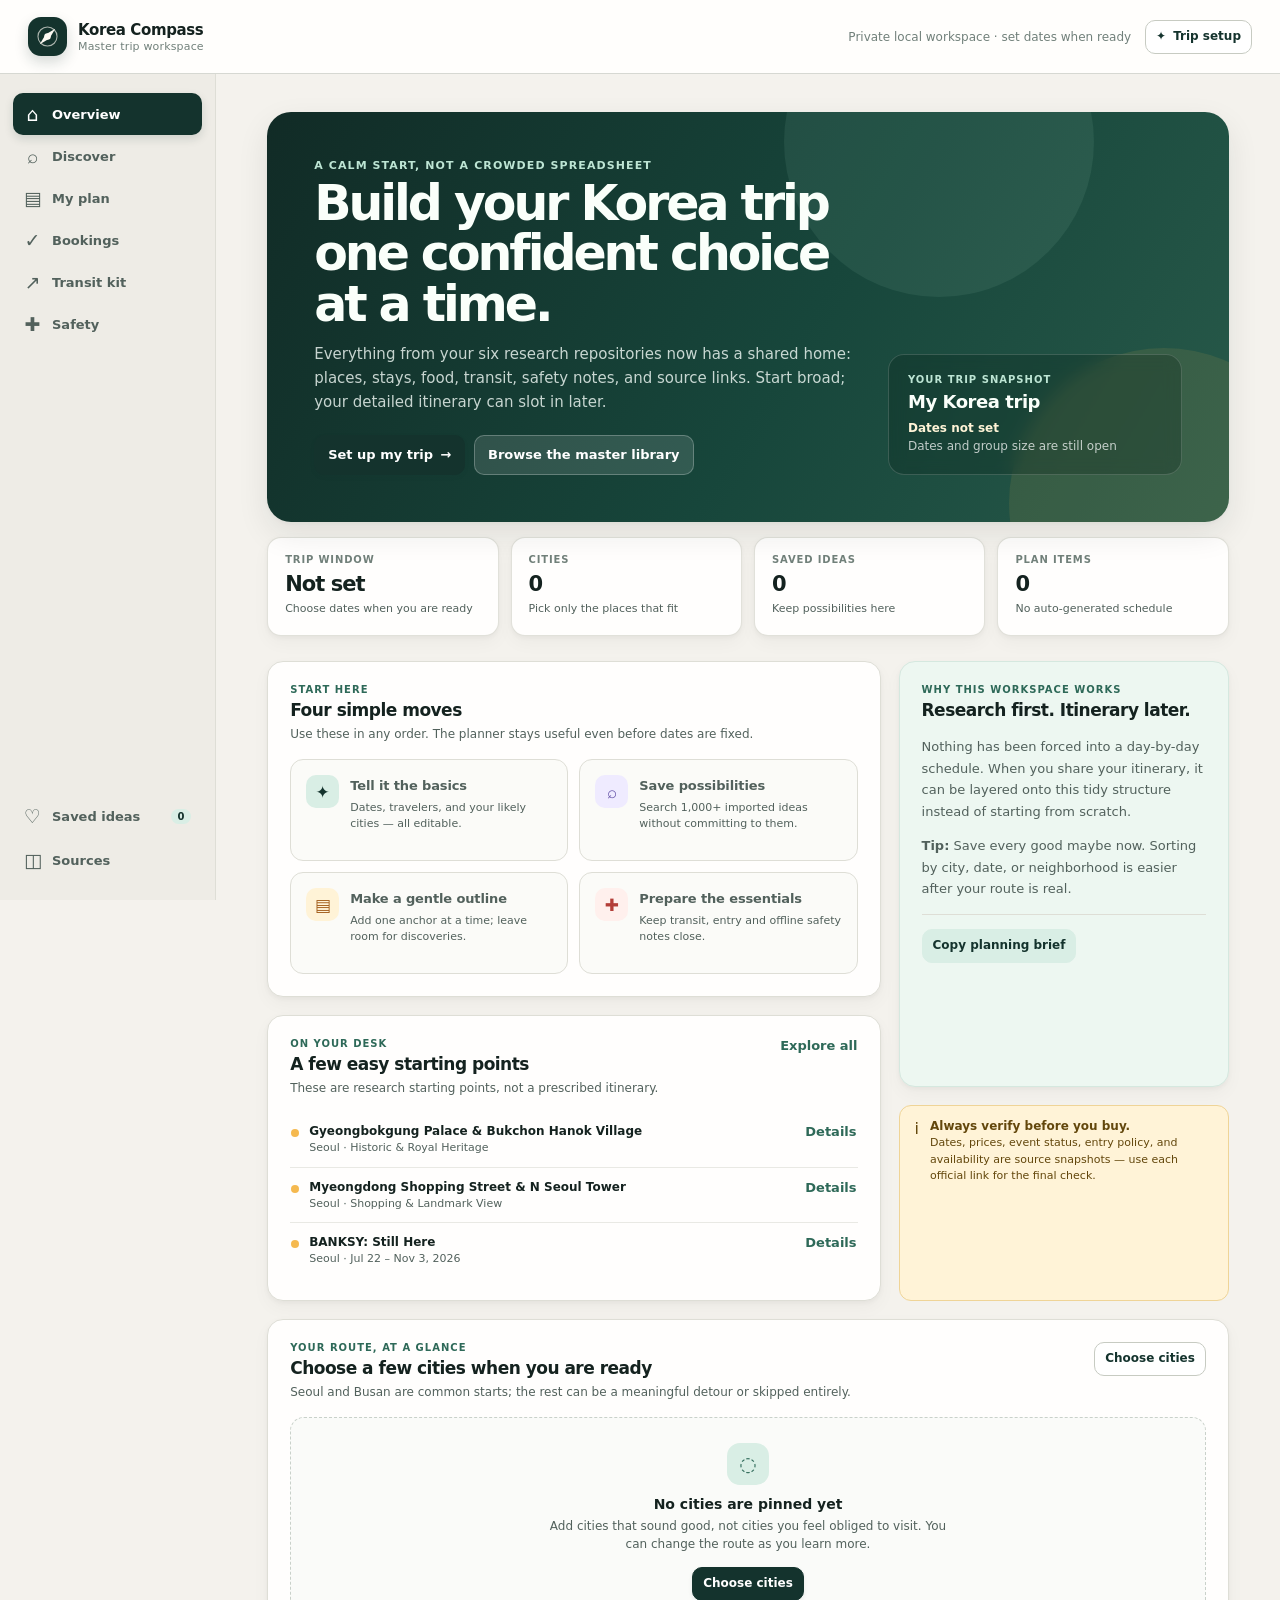
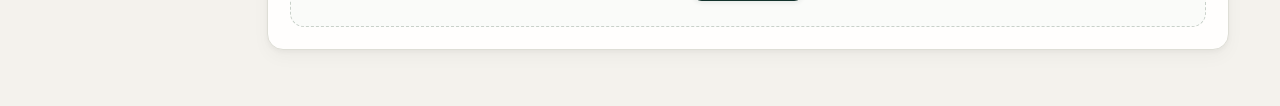
==== index.html @ d628c163 "Build Korea Compass master trip planner Co-authored-by: arena-agent <297053741+arena-agent@users.nor" ====
<!doctype html>
<html lang="en">
  <head>
    <meta charset="utf-8" />
    <meta name="viewport" content="width=device-width, initial-scale=1" />
    <meta name="theme-color" content="#14332d" />
    <meta
      name="description"
      content="Korea Compass — a calm, beginner-friendly trip planning workspace built from your Korea travel research."
    />
    <title>Korea Compass · Master trip planner</title>
    <link rel="icon" href="assets/compass.svg" type="image/svg+xml" />
    <link rel="stylesheet" href="assets/app.css" />
    <script defer src="assets/app.js"></script>
  </head>
  <body>
    <a class="skip-link" href="#main-content">Skip to planner</a>

    <div class="app-shell">
      <header class="topbar">
        <button class="brand" type="button" data-view="dashboard" aria-label="Korea Compass home">
          <span class="brand-mark" aria-hidden="true">
            <svg viewBox="0 0 32 32" role="img"><path d="M25.9 6.1 18.5 18.5 6.1 25.9l7.4-12.4L25.9 6.1Z" fill="currentColor"/><circle cx="16" cy="16" r="3.2" fill="none" stroke="currentColor" stroke-width="2"/><circle cx="16" cy="16" r="12.2" fill="none" stroke="currentColor" stroke-width="1.4" opacity=".65"/></svg>
          </span>
          <span>
            <strong>Korea Compass</strong>
            <small>Master trip workspace</small>
          </span>
        </button>

        <div class="topbar-actions">
          <span class="sync-note" id="sync-note" aria-live="polite">Loading your planner…</span>
          <button class="button button-quiet button-small" type="button" data-action="open-profile">
            <span aria-hidden="true">✦</span> Trip setup
          </button>
        </div>
      </header>

      <div class="app-layout">
        <nav class="side-nav" aria-label="Main navigation">
          <button class="nav-item is-active" type="button" data-view="dashboard">
            <span class="nav-icon" aria-hidden="true">⌂</span><span>Overview</span>
          </button>
          <button class="nav-item" type="button" data-view="discover">
            <span class="nav-icon" aria-hidden="true">⌕</span><span>Discover</span>
          </button>
          <button class="nav-item" type="button" data-view="plan">
            <span class="nav-icon" aria-hidden="true">▤</span><span>My plan</span>
          </button>
          <button class="nav-item" type="button" data-view="bookings">
            <span class="nav-icon" aria-hidden="true">✓</span><span>Bookings</span>
          </button>
          <button class="nav-item" type="button" data-view="toolkit">
            <span class="nav-icon" aria-hidden="true">↗</span><span>Transit kit</span>
          </button>
          <button class="nav-item" type="button" data-view="safety">
            <span class="nav-icon" aria-hidden="true">✚</span><span>Safety</span>
          </button>

          <div class="nav-spacer"></div>

          <button class="nav-item nav-item-saved" type="button" data-view="saved">
            <span class="nav-icon" aria-hidden="true">♡</span><span>Saved ideas</span><b id="saved-count" class="nav-count">0</b>
          </button>
          <button class="nav-item" type="button" data-view="sources">
            <span class="nav-icon" aria-hidden="true">◫</span><span>Sources</span>
          </button>
        </nav>

        <main id="main-content" class="main-content" tabindex="-1">
          <div id="app" class="app-loading" aria-live="polite">
            <div class="loading-orbit" aria-hidden="true"></div>
            <p>Assembling your Korea planning desk…</p>
          </div>
        </main>
      </div>
    </div>

    <div id="modal-root" class="modal-root" hidden></div>
    <div id="toast-root" class="toast-root" aria-live="polite" aria-atomic="true"></div>
  </body>
</html>
---- assets/app.css ----
/* Korea Compass — intentionally dependency-free, GitHub Pages-safe UI */
:root {
  --ink: #14221f;
  --ink-soft: #52615c;
  --ink-faint: #71807a;
  --paper: #fffefd;
  --canvas: #f4f2ed;
  --canvas-deep: #ece9e1;
  --line: #deded6;
  --line-strong: #c7cbc2;
  --forest: #14332d;
  --forest-2: #1e4a3e;
  --pine: #2e6958;
  --mint: #d9eee5;
  --mint-2: #edf7f1;
  --sun: #f5b94f;
  --sun-soft: #fff3d7;
  --coral: #d96955;
  --coral-soft: #fff0ed;
  --violet: #6654a8;
  --violet-soft: #efebff;
  --blue: #437ca5;
  --blue-soft: #eaf4fa;
  --danger: #b33e38;
  --danger-soft: #fff0ee;
  --shadow-sm: 0 2px 5px rgba(22, 35, 29, 0.04), 0 7px 18px rgba(22, 35, 29, 0.035);
  --shadow-md: 0 12px 32px rgba(22, 35, 29, 0.09), 0 2px 5px rgba(22, 35, 29, 0.04);
  --radius-sm: 10px;
  --radius: 16px;
  --radius-lg: 24px;
  --topbar: 74px;
  --sidebar: 216px;
  font-family: Inter, ui-sans-serif, system-ui, -apple-system, BlinkMacSystemFont, "Segoe UI", sans-serif;
  color: var(--ink);
  background: var(--canvas);
  font-synthesis: none;
}

* { box-sizing: border-box; }
html { min-width: 320px; background: var(--canvas); scroll-behavior: smooth; }
body { margin: 0; min-width: 320px; min-height: 100vh; background: var(--canvas); }
button, input, select, textarea { font: inherit; }
button { cursor: pointer; }
a { color: inherit; }
button:focus-visible, a:focus-visible, input:focus-visible, select:focus-visible, textarea:focus-visible {
  outline: 3px solid rgba(67, 124, 165, .45);
  outline-offset: 2px;
}

.skip-link {
  position: fixed;
  top: -70px;
  left: 16px;
  z-index: 100;
  padding: 10px 14px;
  color: white;
  background: var(--forest);
  border-radius: 0 0 var(--radius-sm) var(--radius-sm);
  transition: top .18s ease;
}
.skip-link:focus { top: 0; }

.app-shell { min-height: 100vh; }
.topbar {
  position: sticky;
  top: 0;
  z-index: 30;
  display: flex;
  align-items: center;
  justify-content: space-between;
  min-height: var(--topbar);
  padding: 11px 28px;
  background: rgba(255, 254, 253, .94);
  border-bottom: 1px solid rgba(199, 203, 194, .72);
  backdrop-filter: blur(16px);
}
.brand {
  display: inline-flex;
  align-items: center;
  gap: 11px;
  padding: 4px 6px 4px 0;
  color: var(--ink);
  text-align: left;
  background: transparent;
  border: 0;
  border-radius: var(--radius-sm);
}
.brand-mark {
  display: grid;
  width: 39px;
  height: 39px;
  place-items: center;
  color: #fdfaf3;
  background: var(--forest);
  border-radius: 13px;
  box-shadow: 0 6px 14px rgba(20, 51, 45, .18);
}
.brand-mark svg { width: 25px; height: 25px; }
.brand strong { display: block; font-size: 15px; font-weight: 760; letter-spacing: -.025em; }
.brand small { display: block; margin-top: 1px; color: var(--ink-faint); font-size: 11px; font-weight: 540; letter-spacing: .015em; }
.topbar-actions { display: flex; align-items: center; gap: 14px; }
.sync-note { color: var(--ink-faint); font-size: 12px; white-space: nowrap; }

.app-layout { display: grid; grid-template-columns: var(--sidebar) minmax(0, 1fr); min-height: calc(100vh - var(--topbar)); }
.side-nav {
  position: sticky;
  top: var(--topbar);
  display: flex;
  flex-direction: column;
  width: var(--sidebar);
  height: calc(100vh - var(--topbar));
  padding: 19px 13px;
  background: #eeece6;
  border-right: 1px solid var(--line);
}
.nav-item {
  display: flex;
  align-items: center;
  gap: 11px;
  width: 100%;
  min-height: 42px;
  padding: 9px 11px;
  color: var(--ink-soft);
  font-size: 13px;
  font-weight: 620;
  text-align: left;
  background: transparent;
  border: 0;
  border-radius: 10px;
  transition: color .17s ease, background .17s ease, transform .17s ease;
}
.nav-item:hover { color: var(--forest); background: rgba(255,255,255,.7); }
.nav-item.is-active { color: white; background: var(--forest); box-shadow: 0 4px 10px rgba(20,51,45,.14); }
.nav-icon { display: grid; width: 17px; place-items: center; font-size: 19px; font-weight: 400; line-height: 1; }
.nav-spacer { flex: 1; min-height: 22px; }
.nav-item-saved { margin-bottom: 2px; }
.nav-count {
  min-width: 20px;
  margin-left: auto;
  padding: 2px 6px;
  color: var(--forest);
  font-size: 10px;
  font-variant-numeric: tabular-nums;
  text-align: center;
  background: var(--mint);
  border-radius: 999px;
}
.nav-item.is-active .nav-count { color: var(--forest); background: #e4f4ed; }

.main-content { min-width: 0; padding: 38px clamp(24px, 4vw, 62px) 56px; }
.app-loading { display: grid; min-height: 56vh; place-content: center; justify-items: center; gap: 14px; color: var(--ink-soft); font-size: 14px; }
.loading-orbit { width: 33px; height: 33px; border: 3px solid var(--mint); border-top-color: var(--pine); border-radius: 50%; animation: orbit .7s linear infinite; }
@keyframes orbit { to { transform: rotate(1turn); } }

.view { max-width: 1440px; margin: 0 auto; animation: enter .22s ease-out; }
@keyframes enter { from { opacity: .4; transform: translateY(5px); } to { opacity: 1; transform: translateY(0); } }
.view-head { display: flex; align-items: flex-end; justify-content: space-between; gap: 24px; margin-bottom: 27px; }
.view-head-copy { max-width: 790px; }
.eyebrow { display: block; margin-bottom: 7px; color: var(--pine); font-size: 11px; font-weight: 780; letter-spacing: .1em; text-transform: uppercase; }
h1, h2, h3, p { margin-top: 0; }
.page-title { margin-bottom: 8px; font-size: clamp(28px, 3.4vw, 42px); font-weight: 760; letter-spacing: -.055em; line-height: 1.06; }
.page-subtitle { max-width: 720px; margin-bottom: 0; color: var(--ink-soft); font-size: 15px; line-height: 1.62; }
.head-actions, .button-row { display: flex; flex-wrap: wrap; align-items: center; gap: 9px; }

.button {
  display: inline-flex;
  align-items: center;
  justify-content: center;
  gap: 7px;
  min-height: 40px;
  padding: 9px 13px;
  color: white;
  font-size: 13px;
  font-weight: 700;
  line-height: 1.1;
  text-decoration: none;
  white-space: nowrap;
  background: var(--forest);
  border: 1px solid var(--forest);
  border-radius: 10px;
  box-shadow: 0 2px 4px rgba(20,51,45,.08);
  transition: transform .16s ease, box-shadow .16s ease, background .16s ease;
}
.button:hover { background: var(--forest-2); box-shadow: 0 5px 12px rgba(20,51,45,.14); transform: translateY(-1px); }
.button:active { transform: translateY(0); }
.button-small { min-height: 34px; padding: 7px 10px; font-size: 12px; }
.button-quiet { color: var(--forest); background: white; border-color: var(--line-strong); box-shadow: none; }
.button-quiet:hover { color: var(--forest); background: var(--mint-2); border-color: var(--pine); box-shadow: none; }
.button-soft { color: var(--forest); background: var(--mint); border-color: var(--mint); box-shadow: none; }
.button-soft:hover { color: var(--forest); background: #c7e7d8; border-color: #c7e7d8; box-shadow: none; }
.button-danger { color: var(--danger); background: white; border-color: #e7b3ae; box-shadow: none; }
.button-danger:hover { color: white; background: var(--danger); border-color: var(--danger); box-shadow: none; }
.button-link { min-height: auto; padding: 1px 0; color: var(--pine); background: transparent; border: 0; border-radius: 0; box-shadow: none; }
.button-link:hover { color: var(--forest); text-decoration: underline; background: transparent; box-shadow: none; transform: none; }
.button[disabled] { cursor: not-allowed; opacity: .48; transform: none; }

.hero {
  position: relative;
  overflow: hidden;
  display: grid;
  grid-template-columns: minmax(0, 1.3fr) minmax(260px, .7fr);
  gap: 28px;
  min-height: 281px;
  padding: clamp(26px, 4vw, 47px);
  color: #fafffa;
  background: linear-gradient(120deg, #112b26 0%, #17463b 55%, #285a4a 100%);
  border-radius: var(--radius-lg);
  box-shadow: var(--shadow-md);
}
.hero::before, .hero::after { position: absolute; pointer-events: none; content: ""; border-radius: 50%; }
.hero::before { top: -125px; right: 14%; width: 310px; height: 310px; background: rgba(185, 236, 209, .08); }
.hero::after { right: -90px; bottom: -136px; width: 310px; height: 310px; background: rgba(245, 185, 79, .1); }
.hero-copy, .trip-pulse { position: relative; z-index: 1; }
.hero .eyebrow { color: #bde5d4; }
.hero-title { max-width: 675px; margin-bottom: 13px; font-size: clamp(30px, 4vw, 49px); font-weight: 730; letter-spacing: -.062em; line-height: 1.03; }
.hero-copy p { max-width: 620px; margin-bottom: 21px; color: rgba(248,255,251,.79); font-size: 15px; line-height: 1.58; }
.hero .button-quiet { color: white; background: rgba(255,255,255,.12); border-color: rgba(255,255,255,.25); }
.hero .button-quiet:hover { background: rgba(255,255,255,.2); border-color: rgba(255,255,255,.36); }
.trip-pulse { align-self: end; padding: 19px; background: rgba(6, 27, 21, .23); border: 1px solid rgba(255,255,255,.16); border-radius: 16px; backdrop-filter: blur(8px); }
.trip-pulse-label { display: block; margin-bottom: 6px; color: #bde5d4; font-size: 10px; font-weight: 740; letter-spacing: .1em; text-transform: uppercase; }
.trip-pulse-title { margin: 0 0 7px; font-size: 18px; font-weight: 700; letter-spacing: -.025em; }
.trip-pulse-text { margin: 0; color: rgba(255,255,255,.73); font-size: 12px; line-height: 1.5; }
.trip-pulse strong { color: #fff4d7; }

.stat-grid { display: grid; grid-template-columns: repeat(4, minmax(0, 1fr)); gap: 12px; margin-top: 15px; }
.metric-card { min-width: 0; padding: 16px 17px; background: var(--paper); border: 1px solid rgba(222,222,214,.9); border-radius: 14px; box-shadow: var(--shadow-sm); }
.metric-label { display: block; margin-bottom: 7px; color: var(--ink-faint); font-size: 10px; font-weight: 760; letter-spacing: .085em; text-transform: uppercase; }
.metric-value { display: block; overflow: hidden; font-size: 21px; font-weight: 730; letter-spacing: -.045em; text-overflow: ellipsis; white-space: nowrap; }
.metric-note { display: block; min-height: 18px; margin-top: 5px; color: var(--ink-soft); font-size: 11px; line-height: 1.4; }

.content-grid { display: grid; grid-template-columns: minmax(0, 1fr) minmax(280px, .42fr); gap: 18px; margin-top: 25px; }
.content-grid-wide { grid-template-columns: minmax(0, 1.3fr) minmax(290px, .7fr); }
.stack { display: grid; gap: 18px; }
.panel { min-width: 0; padding: 22px; background: var(--paper); border: 1px solid var(--line); border-radius: var(--radius); box-shadow: var(--shadow-sm); }
.panel-soft { background: #fbfaf7; }
.panel-tint { background: var(--mint-2); border-color: #d5e8df; }
.panel-warn { background: var(--sun-soft); border-color: #f2d99d; }
.panel-danger { background: var(--danger-soft); border-color: #e9c1bc; }
.section-head { display: flex; align-items: flex-start; justify-content: space-between; gap: 14px; margin-bottom: 16px; }
.section-head h2, .section-head h3 { margin: 0; font-size: 17px; font-weight: 730; letter-spacing: -.03em; }
.section-head p { margin: 5px 0 0; color: var(--ink-soft); font-size: 12px; line-height: 1.5; }
.section-kicker { margin-bottom: 5px; color: var(--pine); font-size: 10px; font-weight: 760; letter-spacing: .1em; text-transform: uppercase; }
.text-note { color: var(--ink-soft); font-size: 12px; line-height: 1.55; }
.text-note strong { color: var(--ink); }

.start-grid { display: grid; grid-template-columns: repeat(2, minmax(0, 1fr)); gap: 11px; }
.start-card {
  display: grid;
  grid-template-columns: 33px minmax(0, 1fr);
  gap: 11px;
  width: 100%;
  min-height: 102px;
  padding: 15px;
  color: var(--ink);
  text-align: left;
  background: #fbfbf8;
  border: 1px solid var(--line);
  border-radius: 13px;
  transition: border .16s ease, box-shadow .16s ease, transform .16s ease;
}
.start-card:hover { border-color: #a8c9ba; box-shadow: 0 6px 15px rgba(20,51,45,.08); transform: translateY(-1px); }
.start-card-icon { display: grid; width: 33px; height: 33px; place-items: center; color: var(--forest); font-size: 17px; background: var(--mint); border-radius: 10px; }
.start-card:nth-child(2) .start-card-icon { color: var(--violet); background: var(--violet-soft); }
.start-card:nth-child(3) .start-card-icon { color: #a45f1d; background: var(--sun-soft); }
.start-card:nth-child(4) .start-card-icon { color: var(--danger); background: var(--coral-soft); }
.start-card strong { display: block; margin: 1px 0 4px; font-size: 13px; letter-spacing: -.01em; }
.start-card span:not(.start-card-icon) { display: block; color: var(--ink-soft); font-size: 11px; line-height: 1.48; }

.city-grid { display: grid; grid-template-columns: repeat(3, minmax(0, 1fr)); gap: 10px; }
.city-card { min-width: 0; padding: 15px; background: #f9faf8; border: 1px solid var(--line); border-radius: 13px; }
.city-card-head { display: flex; align-items: center; justify-content: space-between; gap: 8px; }
.city-card h3 { margin: 0; font-size: 14px; letter-spacing: -.02em; }
.city-card p { margin: 7px 0 0; color: var(--ink-soft); font-size: 11px; line-height: 1.5; }
.city-pill { padding: 4px 7px; color: var(--forest); font-size: 9px; font-weight: 750; letter-spacing: .04em; text-transform: uppercase; background: var(--mint); border-radius: 999px; white-space: nowrap; }

.mini-list { display: grid; gap: 1px; }
.mini-item { display: flex; align-items: flex-start; gap: 10px; padding: 11px 1px; border-bottom: 1px solid #e9e9e4; }
.mini-item:last-child { border-bottom: 0; }
.mini-dot { flex: 0 0 auto; width: 8px; height: 8px; margin-top: 5px; background: var(--sun); border-radius: 50%; }
.mini-copy { min-width: 0; }
.mini-copy strong { display: block; overflow: hidden; font-size: 12px; font-weight: 700; text-overflow: ellipsis; white-space: nowrap; }
.mini-copy span { display: block; margin-top: 2px; color: var(--ink-soft); font-size: 11px; line-height: 1.4; }
.mini-action { flex: 0 0 auto; margin-left: auto; }

.alert-strip { display: flex; align-items: flex-start; gap: 11px; padding: 13px 15px; color: #63470c; background: var(--sun-soft); border: 1px solid #efd497; border-radius: 12px; }
.alert-strip strong { display: block; margin-bottom: 2px; font-size: 12px; }
.alert-strip p { margin: 0; font-size: 11px; line-height: 1.5; }
.alert-icon { font-size: 16px; }

/* Discover */
.discover-controls { display: grid; grid-template-columns: minmax(190px, 1fr) 170px 180px; gap: 10px; margin: 19px 0 17px; }
.field, .search-field { position: relative; }
.field label, .form-label { display: block; margin: 0 0 6px; color: var(--ink-soft); font-size: 11px; font-weight: 700; }
.input, .select, .textarea {
  width: 100%;
  min-height: 42px;
  padding: 10px 11px;
  color: var(--ink);
  font-size: 13px;
  background: white;
  border: 1px solid var(--line-strong);
  border-radius: 10px;
  transition: border .14s ease, box-shadow .14s ease;
}
.input::placeholder, .textarea::placeholder { color: #9ba49f; }
.input:hover, .select:hover, .textarea:hover { border-color: #aab6ae; }
.input:focus, .select:focus, .textarea:focus { border-color: var(--pine); box-shadow: 0 0 0 3px rgba(46,105,88,.12); outline: none; }
.textarea { min-height: 94px; resize: vertical; line-height: 1.48; }
.search-field .input { padding-left: 37px; }
.search-field::before { position: absolute; top: 12px; left: 13px; z-index: 1; color: var(--ink-faint); font-size: 17px; line-height: 1; content: "⌕"; }
.results-meta { display: flex; align-items: center; justify-content: space-between; gap: 12px; margin: 3px 0 12px; color: var(--ink-soft); font-size: 12px; }
.results-meta strong { color: var(--ink); }
.filter-note { color: var(--ink-faint); font-size: 11px; }
.card-grid { display: grid; grid-template-columns: repeat(3, minmax(0, 1fr)); gap: 12px; }
.catalog-card { position: relative; display: flex; flex-direction: column; min-width: 0; min-height: 238px; padding: 17px; background: var(--paper); border: 1px solid var(--line); border-radius: 14px; box-shadow: 0 2px 6px rgba(22,35,29,.025); transition: border .15s ease, box-shadow .15s ease, transform .15s ease; }
.catalog-card:hover { border-color: #a8c9ba; box-shadow: 0 9px 19px rgba(22,35,29,.075); transform: translateY(-2px); }
.catalog-card-top { display: flex; align-items: flex-start; justify-content: space-between; gap: 8px; margin-bottom: 9px; }
.card-type { display: inline-flex; align-items: center; gap: 5px; min-width: 0; color: var(--pine); font-size: 9px; font-weight: 780; letter-spacing: .09em; text-transform: uppercase; }
.card-type::before { width: 6px; height: 6px; content: ""; background: var(--pine); border-radius: 50%; }
.card-type.type-event { color: var(--violet); }
.card-type.type-event::before { background: var(--violet); }
.card-type.type-food { color: #a45f1d; }
.card-type.type-food::before { background: #d7903d; }
.card-type.type-hotel { color: var(--blue); }
.card-type.type-hotel::before { background: var(--blue); }
.card-type.type-route { color: #536b89; }
.card-type.type-route::before { background: #536b89; }
.card-type.type-saving { color: #977017; }
.card-type.type-saving::before { background: #bd8a1f; }
.save-button { display: grid; flex: 0 0 auto; width: 28px; height: 28px; place-items: center; padding: 0; color: var(--ink-faint); font-size: 20px; line-height: 1; background: transparent; border: 1px solid transparent; border-radius: 9px; }
.save-button:hover { color: var(--coral); background: var(--coral-soft); }
.save-button.is-saved { color: var(--coral); background: var(--coral-soft); }
.catalog-card h3 { display: -webkit-box; overflow: hidden; margin: 0 0 7px; font-size: 15px; font-weight: 735; letter-spacing: -.032em; line-height: 1.28; -webkit-box-orient: vertical; -webkit-line-clamp: 2; }
.card-location { overflow: hidden; margin-bottom: 9px; color: var(--ink-soft); font-size: 11px; text-overflow: ellipsis; white-space: nowrap; }
.card-location span { color: var(--pine); }
.card-description { display: -webkit-box; overflow: hidden; margin: 0 0 11px; color: var(--ink-soft); font-size: 11px; line-height: 1.52; -webkit-box-orient: vertical; -webkit-line-clamp: 3; }
.card-meta { display: flex; flex-wrap: wrap; gap: 5px; margin-top: auto; margin-bottom: 12px; }
.meta-chip { max-width: 100%; padding: 4px 7px; overflow: hidden; color: #52615c; font-size: 10px; line-height: 1.15; text-overflow: ellipsis; white-space: nowrap; background: #f1f2ee; border-radius: 6px; }
.meta-chip.accent { color: var(--forest); background: var(--mint); }
.meta-chip.warning { color: #795711; background: var(--sun-soft); }
.meta-chip.price { color: #714d10; background: #fff7e8; }
.card-actions { display: flex; align-items: center; gap: 12px; min-height: 19px; }
.card-actions a, .detail-link { color: var(--pine); font-size: 11px; font-weight: 720; text-decoration: none; }
.card-actions a:hover, .detail-link:hover { color: var(--forest); text-decoration: underline; }
.card-actions .button-link { font-size: 11px; font-weight: 720; }
.status-badge { display: inline-flex; flex: 0 0 auto; align-items: center; max-width: 112px; padding: 4px 7px; overflow: hidden; color: #52615c; font-size: 9px; font-weight: 760; line-height: 1.1; letter-spacing: .04em; text-overflow: ellipsis; text-transform: uppercase; white-space: nowrap; background: #eff1ee; border-radius: 999px; }
.status-badge.confirmed { color: #166248; background: #dff3e8; }
.status-badge.tba { color: #85630f; background: #fff1cc; }
.status-badge.watch { color: #7a4e13; background: #fff0d8; }
.status-badge.always-on { color: #536b89; background: #eaf1f8; }
.show-more-row { display: flex; justify-content: center; margin-top: 19px; }

/* Plan timeline */
.plan-layout { display: grid; grid-template-columns: minmax(0, 1fr) 270px; gap: 18px; }
.timeline { position: relative; display: grid; gap: 11px; }
.day-card { display: grid; grid-template-columns: 115px minmax(0, 1fr); min-height: 104px; overflow: hidden; background: var(--paper); border: 1px solid var(--line); border-radius: 14px; box-shadow: var(--shadow-sm); }
.day-date { padding: 16px 14px; color: var(--forest); background: #f0f5f0; border-right: 1px solid #dce7df; }
.day-date-day { display: block; font-size: 21px; font-weight: 760; letter-spacing: -.05em; line-height: 1; }
.day-date-month { display: block; margin-top: 5px; color: var(--pine); font-size: 11px; font-weight: 740; text-transform: uppercase; }
.day-date-weekday { display: block; margin-top: 5px; color: var(--ink-soft); font-size: 10px; }
.day-content { min-width: 0; padding: 12px 15px; }
.day-content-head { display: flex; align-items: center; justify-content: space-between; gap: 8px; min-height: 25px; }
.day-content-head span { color: var(--ink-faint); font-size: 11px; }
.day-empty { padding: 12px 0 3px; color: var(--ink-faint); font-size: 12px; font-style: italic; }
.plan-entry { display: grid; grid-template-columns: 50px minmax(0, 1fr) auto; align-items: start; gap: 10px; padding: 9px 0; border-top: 1px solid #ecece7; }
.plan-entry:first-of-type { margin-top: 8px; }
.plan-time { padding-top: 2px; color: var(--pine); font-size: 10px; font-weight: 760; text-transform: uppercase; }
.plan-entry-copy { min-width: 0; }
.plan-entry-copy strong { display: block; overflow: hidden; font-size: 12px; font-weight: 720; text-overflow: ellipsis; white-space: nowrap; }
.plan-entry-copy span { display: block; margin-top: 2px; color: var(--ink-soft); font-size: 10px; line-height: 1.4; }
.entry-actions { display: flex; gap: 4px; }
.icon-button { display: grid; width: 26px; height: 26px; place-items: center; padding: 0; color: var(--ink-faint); background: transparent; border: 1px solid transparent; border-radius: 7px; }
.icon-button:hover { color: var(--forest); background: var(--mint-2); }
.icon-button.danger:hover { color: var(--danger); background: var(--coral-soft); }
.plan-side { display: grid; align-content: start; gap: 14px; }
.planning-principle { padding: 15px; background: var(--mint-2); border: 1px solid #d5e8df; border-radius: 13px; }
.planning-principle h3 { margin-bottom: 7px; font-size: 13px; letter-spacing: -.02em; }
.planning-principle p { margin: 0; color: var(--ink-soft); font-size: 11px; line-height: 1.55; }
.planning-principle p + p { margin-top: 8px; }
.unassigned { margin-top: 17px; }

/* Checklist and safety */
.checklist { display: grid; gap: 2px; }
.checklist-group + .checklist-group { margin-top: 15px; }
.checklist-group h3 { margin: 0 0 4px; color: var(--ink-soft); font-size: 11px; font-weight: 760; letter-spacing: .08em; text-transform: uppercase; }
.check-row { display: flex; align-items: flex-start; gap: 9px; padding: 8px 1px; color: var(--ink); font-size: 12px; line-height: 1.45; border-bottom: 1px solid #ecece7; }
.check-row:last-child { border-bottom: 0; }
.check-row input { width: 16px; height: 16px; margin: 1px 0 0; accent-color: var(--forest); }
.check-row.is-done { color: var(--ink-soft); text-decoration: line-through; text-decoration-color: #afbbb4; }
.progress-line { height: 7px; overflow: hidden; background: #e7ebe7; border-radius: 999px; }
.progress-line > span { display: block; height: 100%; background: linear-gradient(90deg, var(--pine), #6ba68f); border-radius: inherit; transition: width .25s ease; }
.progress-copy { display: flex; justify-content: space-between; gap: 10px; margin-top: 7px; color: var(--ink-soft); font-size: 11px; }

.contact-grid { display: grid; grid-template-columns: repeat(2, minmax(0, 1fr)); gap: 10px; }
.contact-card { min-width: 0; padding: 15px; background: #fffafa; border: 1px solid #ebd2cf; border-radius: 13px; }
.contact-number { display: block; margin-bottom: 6px; color: var(--danger); font-size: 20px; font-weight: 770; letter-spacing: -.04em; text-decoration: none; }
.contact-number:hover { text-decoration: underline; }
.contact-card strong { display: block; font-size: 12px; }
.contact-card p { margin: 4px 0 0; color: var(--ink-soft); font-size: 10px; line-height: 1.48; }
.safety-actions { display: flex; flex-wrap: wrap; gap: 9px; margin-top: 16px; }

/* Toolkit */
.tool-grid { display: grid; grid-template-columns: repeat(3, minmax(0, 1fr)); gap: 12px; }
.tool-card { min-width: 0; padding: 17px; background: var(--paper); border: 1px solid var(--line); border-radius: 14px; box-shadow: var(--shadow-sm); }
.tool-card-head { display: flex; align-items: center; gap: 9px; margin-bottom: 10px; }
.tool-icon { display: grid; width: 31px; height: 31px; place-items: center; color: var(--forest); font-size: 15px; background: var(--mint); border-radius: 10px; }
.tool-card h3 { margin: 0; font-size: 14px; letter-spacing: -.025em; }
.tool-card p { display: -webkit-box; overflow: hidden; margin-bottom: 12px; color: var(--ink-soft); font-size: 11px; line-height: 1.52; -webkit-box-orient: vertical; -webkit-line-clamp: 4; }
.tool-card .button-row { margin-top: auto; }
.route-list { display: grid; gap: 9px; }
.route-row { display: grid; grid-template-columns: minmax(0, 1fr) auto; gap: 13px; padding: 14px; background: #fafbf9; border: 1px solid var(--line); border-radius: 12px; }
.route-row h3 { margin: 0 0 4px; font-size: 13px; letter-spacing: -.02em; }
.route-row p { margin: 0; color: var(--ink-soft); font-size: 11px; line-height: 1.48; }
.route-cost { align-self: center; min-width: 92px; padding-left: 9px; color: var(--forest); font-size: 12px; font-weight: 760; text-align: right; border-left: 1px solid var(--line); }
.route-cost small { display: block; margin-top: 3px; color: var(--ink-faint); font-size: 10px; font-weight: 600; }
.detail-list { display: grid; gap: 0; }
.detail-row { padding: 12px 0; border-bottom: 1px solid #e9e9e4; }
.detail-row:last-child { border-bottom: 0; }
.detail-row strong { display: block; margin-bottom: 3px; font-size: 12px; }
.detail-row p { margin: 0; color: var(--ink-soft); font-size: 11px; line-height: 1.5; }

/* Sources / saved */
.source-grid { display: grid; grid-template-columns: repeat(2, minmax(0, 1fr)); gap: 12px; }
.source-card { display: flex; flex-direction: column; min-width: 0; min-height: 195px; padding: 19px; background: var(--paper); border: 1px solid var(--line); border-radius: 14px; box-shadow: var(--shadow-sm); }
.source-card-head { display: flex; align-items: center; justify-content: space-between; gap: 10px; margin-bottom: 11px; }
.source-card h3 { margin: 0; font-size: 15px; letter-spacing: -.028em; }
.source-card p { margin: 0 0 13px; color: var(--ink-soft); font-size: 12px; line-height: 1.52; }
.source-meta { display: grid; gap: 5px; margin-top: auto; margin-bottom: 13px; color: var(--ink-faint); font-size: 10px; }
.source-meta code { overflow: hidden; padding: 2px 4px; color: var(--ink-soft); font-family: ui-monospace, SFMono-Regular, Menlo, monospace; font-size: 9px; text-overflow: ellipsis; background: #f2f2ed; border-radius: 4px; white-space: nowrap; }
.inventory-grid { display: grid; grid-template-columns: repeat(5, minmax(0, 1fr)); gap: 10px; }
.inventory-item { padding: 15px 13px; background: #fafbf9; border: 1px solid var(--line); border-radius: 12px; }
.inventory-item strong { display: block; margin-bottom: 3px; color: var(--forest); font-size: 20px; letter-spacing: -.05em; }
.inventory-item span { color: var(--ink-soft); font-size: 10px; line-height: 1.3; }

.empty-state { display: grid; min-height: 190px; padding: 25px; place-content: center; justify-items: center; color: var(--ink-soft); text-align: center; background: #fafbf9; border: 1px dashed #c9d1ca; border-radius: 14px; }
.empty-state-icon { display: grid; width: 42px; height: 42px; place-items: center; margin-bottom: 11px; color: var(--pine); font-size: 20px; background: var(--mint); border-radius: 13px; }
.empty-state h3 { margin-bottom: 5px; color: var(--ink); font-size: 14px; }
.empty-state p { max-width: 420px; margin-bottom: 13px; font-size: 12px; line-height: 1.55; }

/* Modals */
.modal-root[hidden] { display: none; }
.modal-root { position: fixed; z-index: 90; inset: 0; display: grid; padding: 22px; overflow-y: auto; background: rgba(13, 28, 23, .52); backdrop-filter: blur(3px); }
.modal-dialog { width: min(650px, 100%); max-height: min(785px, calc(100vh - 44px)); margin: auto; overflow: auto; background: var(--paper); border: 1px solid rgba(255,255,255,.5); border-radius: 19px; box-shadow: 0 22px 80px rgba(3,16,11,.34); }
.modal-dialog.modal-wide { width: min(800px, 100%); }
.modal-head { display: flex; align-items: flex-start; justify-content: space-between; gap: 14px; padding: 23px 24px 0; }
.modal-head h2 { margin: 0; font-size: 21px; letter-spacing: -.042em; }
.modal-head p { margin: 5px 0 0; color: var(--ink-soft); font-size: 12px; line-height: 1.5; }
.modal-body { padding: 20px 24px 24px; }
.modal-close { display: grid; flex: 0 0 auto; width: 31px; height: 31px; place-items: center; padding: 0; color: var(--ink-soft); font-size: 22px; line-height: 1; background: #f2f3ef; border: 0; border-radius: 9px; }
.modal-close:hover { color: var(--ink); background: #e8ebe5; }
.form-grid { display: grid; grid-template-columns: repeat(2, minmax(0, 1fr)); gap: 13px; }
.form-grid .full { grid-column: 1 / -1; }
.form-help { margin: 6px 0 0; color: var(--ink-faint); font-size: 10px; line-height: 1.45; }
.city-selector { display: flex; flex-wrap: wrap; gap: 7px; padding: 11px; background: #f8f9f6; border: 1px solid var(--line); border-radius: 11px; }
.city-choice { position: relative; display: inline-flex; }
.city-choice input { position: absolute; width: 1px; height: 1px; opacity: 0; pointer-events: none; }
.city-choice span { display: inline-flex; min-height: 30px; align-items: center; padding: 6px 10px; color: var(--ink-soft); font-size: 11px; font-weight: 650; background: white; border: 1px solid var(--line-strong); border-radius: 999px; transition: all .14s ease; }
.city-choice input:checked + span { color: var(--forest); background: var(--mint); border-color: #94c8b2; }
.modal-footer { display: flex; flex-wrap: wrap; justify-content: flex-end; gap: 9px; padding-top: 18px; }
.detail-modal-type { display: inline-flex; margin-bottom: 9px; color: var(--pine); font-size: 10px; font-weight: 780; letter-spacing: .09em; text-transform: uppercase; }
.detail-modal-title { margin: 0 0 9px; font-size: 25px; font-weight: 750; letter-spacing: -.05em; line-height: 1.15; }
.detail-modal-lede { margin: 0 0 16px; color: var(--ink-soft); font-size: 13px; line-height: 1.6; }
.detail-facts { display: grid; grid-template-columns: repeat(2, minmax(0, 1fr)); gap: 9px; margin: 16px 0; }
.detail-fact { min-width: 0; padding: 11px; background: #f7f8f5; border: 1px solid #e5e7e2; border-radius: 10px; }
.detail-fact span { display: block; margin-bottom: 3px; color: var(--ink-faint); font-size: 9px; font-weight: 760; letter-spacing: .08em; text-transform: uppercase; }
.detail-fact strong { display: block; overflow-wrap: anywhere; font-size: 11px; line-height: 1.4; }
.detail-source { padding: 12px; color: var(--ink-soft); font-size: 11px; line-height: 1.5; background: #f7f7f3; border-radius: 10px; }
.detail-source code { font-size: 10px; }

.toast-root { position: fixed; right: 20px; bottom: 20px; z-index: 110; display: grid; gap: 8px; width: min(360px, calc(100vw - 40px)); pointer-events: none; }
.toast { padding: 12px 14px; color: white; font-size: 12px; font-weight: 650; background: var(--forest); border-radius: 11px; box-shadow: 0 11px 27px rgba(13,36,28,.23); animation: toast-in .2s ease-out; }
.toast.warning { color: #6e4e0c; background: #fff0c9; }
.toast.error { background: var(--danger); }
@keyframes toast-in { from { opacity: 0; transform: translateY(7px); } to { opacity: 1; transform: translateY(0); } }
body.modal-open { overflow: hidden; }

/* Small utility pieces */
.visually-hidden { position: absolute; width: 1px; height: 1px; padding: 0; overflow: hidden; clip: rect(0,0,0,0); white-space: nowrap; border: 0; }
.muted { color: var(--ink-soft); }
.separator { width: 100%; height: 1px; margin: 14px 0; background: var(--line); }
.source-link { color: var(--pine); font-weight: 700; text-decoration: none; }
.source-link:hover { color: var(--forest); text-decoration: underline; }
.prose { color: var(--ink-soft); font-size: 13px; line-height: 1.65; }
.prose p:last-child { margin-bottom: 0; }
.prose ul { padding-left: 19px; }
.prose li + li { margin-top: 5px; }

@media (max-width: 1180px) {
  :root { --sidebar: 196px; }
  .card-grid { grid-template-columns: repeat(2, minmax(0, 1fr)); }
  .city-grid { grid-template-columns: repeat(2, minmax(0, 1fr)); }
  .tool-grid { grid-template-columns: repeat(2, minmax(0, 1fr)); }
  .inventory-grid { grid-template-columns: repeat(3, minmax(0, 1fr)); }
}

@media (max-width: 900px) {
  :root { --topbar: 66px; }
  .topbar { padding: 9px 16px; }
  .brand-mark { width: 34px; height: 34px; border-radius: 11px; }
  .brand-mark svg { width: 22px; height: 22px; }
  .brand small, .sync-note { display: none; }
  .app-layout { display: block; min-height: auto; }
  .side-nav {
    position: sticky;
    top: var(--topbar);
    z-index: 25;
    flex-direction: row;
    width: 100%;
    height: auto;
    padding: 7px 11px;
    overflow-x: auto;
    background: rgba(238,236,230,.96);
    border-right: 0;
    border-bottom: 1px solid var(--line);
    backdrop-filter: blur(11px);
  }
  .nav-item { flex: 0 0 auto; width: auto; min-height: 35px; gap: 6px; padding: 7px 9px; font-size: 11px; white-space: nowrap; }
  .nav-icon { width: auto; font-size: 15px; }
  .nav-spacer { display: none; }
  .nav-item-saved { margin: 0; }
  .nav-count { min-width: 16px; padding: 1px 4px; }
  .main-content { padding: 27px 22px 42px; }
  .hero { grid-template-columns: 1fr; }
  .content-grid, .content-grid-wide, .plan-layout { grid-template-columns: 1fr; }
  .plan-side { grid-template-columns: repeat(2, minmax(0, 1fr)); }
  .view-head { align-items: flex-start; flex-direction: column; }
  .head-actions { width: 100%; }
}

@media (max-width: 620px) {
  .topbar-actions { gap: 5px; }
  .topbar .button { min-height: 33px; padding: 6px 8px; font-size: 11px; }
  .main-content { padding: 22px 14px 32px; }
  .side-nav { padding-right: 8px; padding-left: 8px; }
  .nav-item { padding: 6px 8px; }
  .nav-item span:not(.nav-icon):not(.nav-count) { display: none; }
  .nav-item .nav-icon { font-size: 17px; }
  .hero { min-height: 0; padding: 25px 21px; border-radius: 19px; }
  .hero-title { font-size: 31px; }
  .trip-pulse { padding: 15px; }
  .stat-grid { grid-template-columns: repeat(2, minmax(0, 1fr)); }
  .metric-card { padding: 14px; }
  .metric-value { font-size: 19px; }
  .start-grid, .city-grid, .contact-grid, .tool-grid, .source-grid { grid-template-columns: 1fr; }
  .panel { padding: 18px; }
  .card-grid { grid-template-columns: 1fr; }
  .catalog-card { min-height: 216px; }
  .discover-controls { grid-template-columns: 1fr; }
  .results-meta { align-items: flex-start; flex-direction: column; }
  .day-card { grid-template-columns: 76px minmax(0, 1fr); }
  .day-date { padding: 15px 10px; }
  .day-date-day { font-size: 19px; }
  .day-date-month, .day-date-weekday { font-size: 9px; }
  .day-content { padding: 11px; }
  .plan-entry { grid-template-columns: 39px minmax(0, 1fr) auto; gap: 6px; }
  .plan-side { grid-template-columns: 1fr; }
  .route-row { grid-template-columns: 1fr; gap: 9px; }
  .route-cost { padding: 8px 0 0; text-align: left; border-top: 1px solid var(--line); border-left: 0; }
  .inventory-grid { grid-template-columns: repeat(2, minmax(0, 1fr)); }
  .modal-root { padding: 10px; }
  .modal-dialog { max-height: calc(100vh - 20px); border-radius: 15px; }
  .modal-head { padding: 18px 18px 0; }
  .modal-body { padding: 17px 18px 20px; }
  .form-grid, .detail-facts { grid-template-columns: 1fr; }
  .detail-modal-title { font-size: 22px; }
}

@media (prefers-reduced-motion: reduce) {
  *, *::before, *::after { scroll-behavior: auto !important; animation-duration: .01ms !important; animation-iteration-count: 1 !important; transition-duration: .01ms !important; }
}

@media print {
  :root { color: #111; background: white; }
  .topbar, .side-nav, .head-actions, .button, .save-button, .card-actions, .toast-root, .modal-root { display: none !important; }
  .app-layout { display: block; }
  .main-content { padding: 0; }
  .view { max-width: none; }
  .hero { min-height: 0; color: #111; background: white; border: 1px solid #999; box-shadow: none; }
  .hero .eyebrow, .hero-copy p, .trip-pulse, .page-subtitle { color: #333; }
  .panel, .day-card, .catalog-card { break-inside: avoid; box-shadow: none; }
  .content-grid, .plan-layout { grid-template-columns: 1fr; }
}
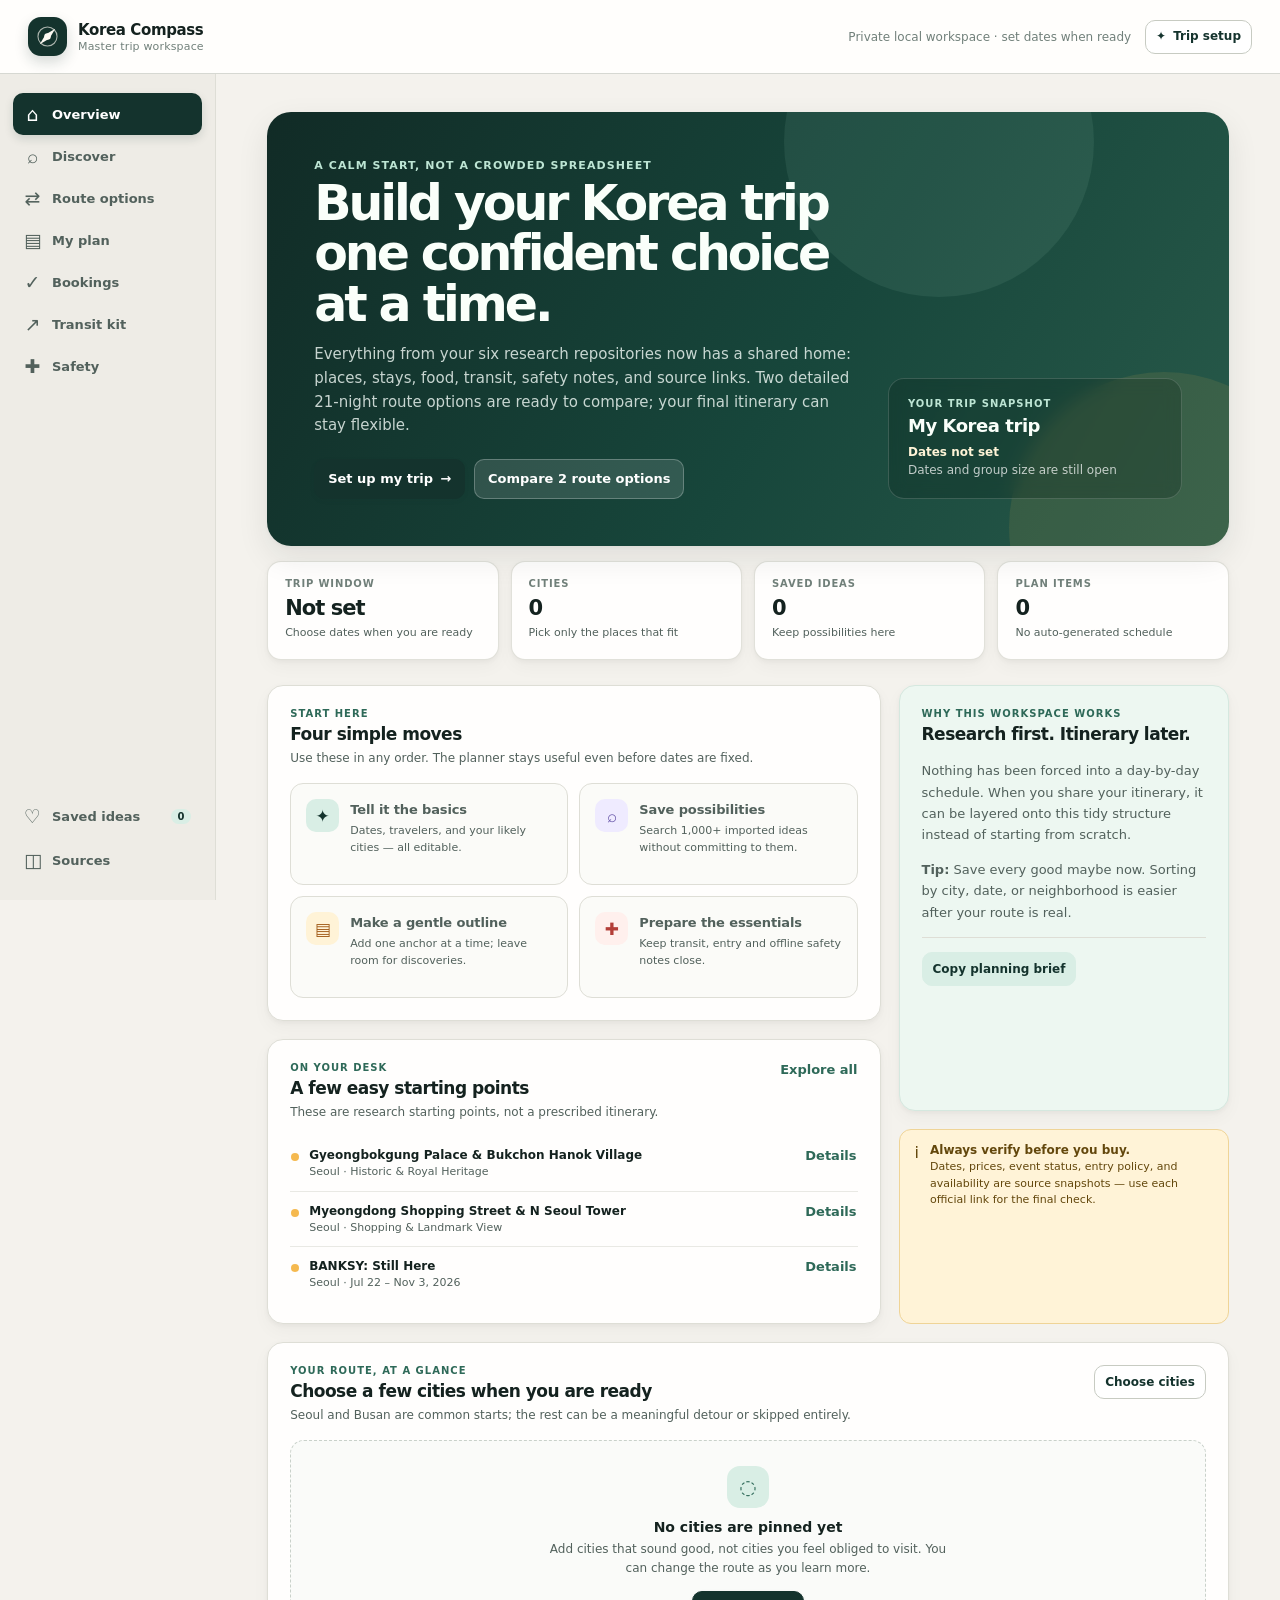
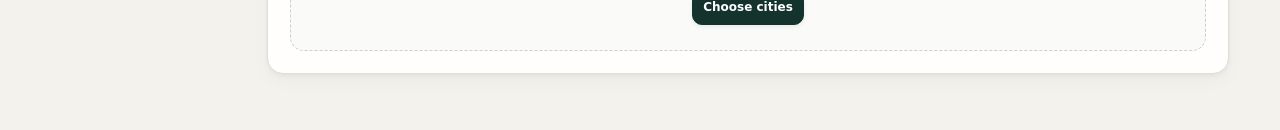
==== commit ee8c906d: "Add detailed Daejeon and Cheonan route options Co-authored-by: arena-agent <297053741+arena-agent@us" ====
--- a/index.html
+++ b/index.html
@@ -44,6 +44,9 @@
           <button class="nav-item" type="button" data-view="discover">
             <span class="nav-icon" aria-hidden="true">⌕</span><span>Discover</span>
           </button>
+          <button class="nav-item" type="button" data-view="itineraries">
+            <span class="nav-icon" aria-hidden="true">⇄</span><span>Route options</span>
+          </button>
           <button class="nav-item" type="button" data-view="plan">
             <span class="nav-icon" aria-hidden="true">▤</span><span>My plan</span>
           </button>
--- a/assets/app.css
+++ b/assets/app.css
@@ -419,6 +419,94 @@
 .detail-row strong { display: block; margin-bottom: 3px; font-size: 12px; }
 .detail-row p { margin: 0; color: var(--ink-soft); font-size: 11px; line-height: 1.5; }
 
+/* Detailed itinerary route options */
+.route-guidance {
+  display: flex;
+  align-items: flex-start;
+  justify-content: space-between;
+  gap: 22px;
+  padding: 15px 18px;
+  margin-bottom: 17px;
+  color: #e6f4ed;
+  background: var(--forest);
+  border-radius: 14px;
+}
+.route-guidance-label { display: block; margin-bottom: 4px; color: #bfe2d3; font-size: 10px; font-weight: 760; letter-spacing: .09em; text-transform: uppercase; }
+.route-guidance strong { font-size: 13px; letter-spacing: -.01em; }
+.route-guidance p { max-width: 480px; margin: 0; color: rgba(239,255,246,.76); font-size: 11px; line-height: 1.52; }
+.route-comparison-grid { display: grid; grid-template-columns: repeat(2, minmax(0, 1fr)); gap: 15px; margin-bottom: 18px; }
+.route-option-card { min-width: 0; padding: 22px; background: var(--paper); border: 1px solid var(--line-strong); border-radius: 17px; box-shadow: var(--shadow-sm); transition: border .16s ease, box-shadow .16s ease, transform .16s ease; }
+.route-option-card:hover { border-color: #91bea9; box-shadow: var(--shadow-md); transform: translateY(-2px); }
+.route-option-card.is-selected { border: 2px solid var(--pine); background: #fbfffc; box-shadow: 0 10px 27px rgba(20,51,45,.12); }
+.route-option-top { display: flex; align-items: center; justify-content: space-between; gap: 8px; }
+.route-selected { padding: 4px 8px; color: var(--forest); font-size: 9px; font-weight: 760; letter-spacing: .06em; text-transform: uppercase; background: var(--mint); border-radius: 999px; }
+.route-option-card h2 { margin: 12px 0 3px; font-size: 21px; font-weight: 750; letter-spacing: -.045em; }
+.route-path { margin: 0 0 11px !important; color: var(--pine) !important; font-size: 12px !important; font-weight: 710; }
+.route-option-card > p:not(.route-path) { min-height: 55px; margin: 0; color: var(--ink-soft); font-size: 12px; line-height: 1.55; }
+.route-city-chips { display: flex; flex-wrap: wrap; gap: 5px; margin: 14px 0; }
+.route-city-chips span { padding: 4px 7px; color: var(--forest); font-size: 10px; font-weight: 670; background: var(--mint-2); border: 1px solid #d6e8df; border-radius: 999px; }
+.route-option-bottom { display: flex; align-items: center; justify-content: space-between; gap: 10px; padding-top: 13px; border-top: 1px solid var(--line); }
+.route-detail-panel { padding: 25px; margin-bottom: 18px; color: #effbf5; background: linear-gradient(125deg, #14332d, #275d4e); border-radius: var(--radius-lg); box-shadow: var(--shadow-md); }
+.route-detail-head { display: flex; align-items: flex-start; justify-content: space-between; gap: 18px; }
+.route-detail-head .eyebrow { color: #bfe2d3; }
+.route-detail-head h2 { margin: 0 0 7px; font-size: clamp(23px, 3vw, 32px); letter-spacing: -.055em; }
+.route-detail-head p { max-width: 790px; margin: 0; color: rgba(242,255,248,.8); font-size: 13px; line-height: 1.6; }
+.route-badge { flex: 0 0 auto; padding: 7px 10px; color: #5b430f; font-size: 10px; font-weight: 790; letter-spacing: .06em; text-transform: uppercase; background: #ffe7a9; border-radius: 999px; }
+.route-decision-grid { display: grid; grid-template-columns: repeat(2, minmax(0, 1fr)); gap: 10px; margin-top: 18px; }
+.route-decision-grid article { padding: 14px; background: rgba(4,28,20,.19); border: 1px solid rgba(255,255,255,.15); border-radius: 12px; }
+.route-decision-grid span { color: #bfe2d3; font-size: 10px; font-weight: 760; letter-spacing: .08em; text-transform: uppercase; }
+.route-decision-grid p { margin: 5px 0 0; color: rgba(246,255,250,.88); font-size: 12px; line-height: 1.52; }
+.route-scorecard { display: grid; grid-template-columns: repeat(4, minmax(0, 1fr)); gap: 9px; margin-top: 10px; }
+.route-score { padding: 11px; background: rgba(255,255,255,.09); border: 1px solid rgba(255,255,255,.14); border-radius: 11px; }
+.route-score span { display: block; margin-bottom: 4px; color: #bfe2d3; font-size: 9px; font-weight: 760; letter-spacing: .07em; text-transform: uppercase; }
+.route-score strong { display: block; color: #fffdf7; font-size: 11px; line-height: 1.42; }
+.route-score.best { background: rgba(245,185,79,.18); border-color: rgba(245,185,79,.35); }
+.route-layout { display: grid; grid-template-columns: minmax(0, 1.25fr) minmax(285px, .55fr); gap: 18px; }
+.route-side { display: grid; align-content: start; gap: 16px; }
+.blueprint-days { display: grid; gap: 8px; }
+.blueprint-day { overflow: hidden; background: #fbfcfa; border: 1px solid #dce4de; border-radius: 13px; }
+.blueprint-day summary { display: grid; grid-template-columns: 48px minmax(0, 1fr) 22px; align-items: center; gap: 12px; padding: 12px; cursor: pointer; list-style: none; }
+.blueprint-day summary::-webkit-details-marker { display: none; }
+.blueprint-day summary:hover { background: #f4f9f5; }
+.blueprint-date { display: grid; width: 48px; height: 48px; align-content: center; justify-items: center; color: var(--forest); background: var(--mint); border-radius: 12px; }
+.blueprint-date b { font-size: 9px; font-weight: 760; letter-spacing: .07em; text-transform: uppercase; }
+.blueprint-date strong { margin: -2px 0; font-size: 19px; letter-spacing: -.06em; }
+.blueprint-date small { color: var(--pine); font-size: 9px; font-weight: 720; text-transform: uppercase; }
+.blueprint-summary { min-width: 0; }
+.blueprint-summary > span { display: block; margin-bottom: 2px; color: var(--pine); font-size: 9px; font-weight: 760; letter-spacing: .075em; text-transform: uppercase; }
+.blueprint-summary strong { display: block; overflow: hidden; font-size: 13px; font-weight: 735; letter-spacing: -.02em; text-overflow: ellipsis; white-space: nowrap; }
+.blueprint-summary small { display: block; overflow: hidden; margin-top: 3px; color: var(--ink-soft); font-size: 10px; text-overflow: ellipsis; white-space: nowrap; }
+.blueprint-toggle { color: var(--pine); font-size: 18px; transition: transform .16s ease; }
+.blueprint-day[open] .blueprint-toggle { transform: rotate(180deg); }
+.blueprint-body { padding: 0 14px 15px 72px; }
+.blueprint-anchor { padding: 11px 12px; margin: 0 0 10px; background: var(--mint-2); border: 1px solid #dbece3; border-radius: 10px; }
+.blueprint-anchor span, .blueprint-blocks article > span, .blueprint-footnotes span { display: block; margin-bottom: 3px; color: var(--pine); font-size: 9px; font-weight: 780; letter-spacing: .08em; text-transform: uppercase; }
+.blueprint-anchor strong { font-size: 12px; line-height: 1.48; }
+.blueprint-blocks { display: grid; gap: 8px; }
+.blueprint-blocks article { padding: 3px 0 9px; border-bottom: 1px solid #e6e9e5; }
+.blueprint-blocks article:last-child { border-bottom: 0; }
+.blueprint-blocks p { margin: 0; color: var(--ink-soft); font-size: 12px; line-height: 1.59; }
+.blueprint-footnotes { display: grid; grid-template-columns: repeat(3, minmax(0, 1fr)); gap: 8px; padding-top: 11px; margin-top: 4px; border-top: 1px dashed #d8ddd8; }
+.blueprint-footnotes > div { padding: 9px; background: #f7f8f5; border-radius: 9px; }
+.blueprint-footnotes p { margin: 0; color: var(--ink-soft); font-size: 10px; line-height: 1.48; }
+.base-stack, .transfer-stack { display: grid; gap: 11px; }
+.route-base, .route-transfer { padding-bottom: 11px; border-bottom: 1px solid #e7e9e5; }
+.route-base:last-child, .route-transfer:last-child { padding-bottom: 0; border-bottom: 0; }
+.route-base > div { display: flex; align-items: baseline; justify-content: space-between; gap: 6px; }
+.route-base strong { font-size: 13px; }
+.route-base strong span { margin-left: 3px; color: var(--pine); font-size: 10px; font-weight: 730; }
+.route-base small { color: var(--ink-faint); font-size: 10px; white-space: nowrap; }
+.route-base p { margin: 5px 0 8px; color: var(--ink-soft); font-size: 11px; line-height: 1.52; }
+.route-base p b { color: var(--ink); }
+.route-hotel-ideas { display: flex; flex-wrap: wrap; gap: 5px; }
+.route-hotel-ideas span { padding: 4px 6px; color: #52615c; font-size: 9px; line-height: 1.25; background: #f0f2ee; border-radius: 6px; }
+.route-transfer strong { display: block; margin-bottom: 2px; color: var(--forest); font-size: 10px; }
+.route-transfer > span { display: block; margin-bottom: 4px; font-size: 12px; font-weight: 720; }
+.route-transfer p { margin: 0 0 5px; color: var(--ink-soft); font-size: 11px; line-height: 1.48; }
+.route-transfer small { color: var(--pine); font-size: 10px; line-height: 1.4; }
+.priority-list { padding-left: 19px; margin: 0; color: var(--ink-soft); font-size: 11px; line-height: 1.5; }
+.priority-list li + li { margin-top: 8px; }
+
 /* Sources / saved */
 .source-grid { display: grid; grid-template-columns: repeat(2, minmax(0, 1fr)); gap: 12px; }
 .source-card { display: flex; flex-direction: column; min-width: 0; min-height: 195px; padding: 19px; background: var(--paper); border: 1px solid var(--line); border-radius: 14px; box-shadow: var(--shadow-sm); }
@@ -491,6 +579,7 @@
   .city-grid { grid-template-columns: repeat(2, minmax(0, 1fr)); }
   .tool-grid { grid-template-columns: repeat(2, minmax(0, 1fr)); }
   .inventory-grid { grid-template-columns: repeat(3, minmax(0, 1fr)); }
+  .route-scorecard { grid-template-columns: repeat(2, minmax(0, 1fr)); }
 }
 
 @media (max-width: 900px) {
@@ -521,8 +610,9 @@
   .nav-count { min-width: 16px; padding: 1px 4px; }
   .main-content { padding: 27px 22px 42px; }
   .hero { grid-template-columns: 1fr; }
-  .content-grid, .content-grid-wide, .plan-layout { grid-template-columns: 1fr; }
+  .content-grid, .content-grid-wide, .plan-layout, .route-layout { grid-template-columns: 1fr; }
   .plan-side { grid-template-columns: repeat(2, minmax(0, 1fr)); }
+  .route-side { grid-template-columns: repeat(2, minmax(0, 1fr)); }
   .view-head { align-items: flex-start; flex-direction: column; }
   .head-actions { width: 100%; }
 }
@@ -557,6 +647,16 @@
   .route-row { grid-template-columns: 1fr; gap: 9px; }
   .route-cost { padding: 8px 0 0; text-align: left; border-top: 1px solid var(--line); border-left: 0; }
   .inventory-grid { grid-template-columns: repeat(2, minmax(0, 1fr)); }
+  .route-guidance, .route-detail-head { align-items: flex-start; flex-direction: column; }
+  .route-comparison-grid, .route-decision-grid, .route-side { grid-template-columns: 1fr; }
+  .route-detail-panel { padding: 20px; border-radius: 18px; }
+  .route-scorecard { grid-template-columns: repeat(2, minmax(0, 1fr)); }
+  .route-badge { white-space: normal; }
+  .blueprint-day summary { grid-template-columns: 42px minmax(0, 1fr) 18px; gap: 9px; padding: 10px; }
+  .blueprint-date { width: 42px; height: 42px; }
+  .blueprint-date strong { font-size: 17px; }
+  .blueprint-body { padding: 0 11px 13px; }
+  .blueprint-footnotes { grid-template-columns: 1fr; }
   .modal-root { padding: 10px; }
   .modal-dialog { max-height: calc(100vh - 20px); border-radius: 15px; }
   .modal-head { padding: 18px 18px 0; }
